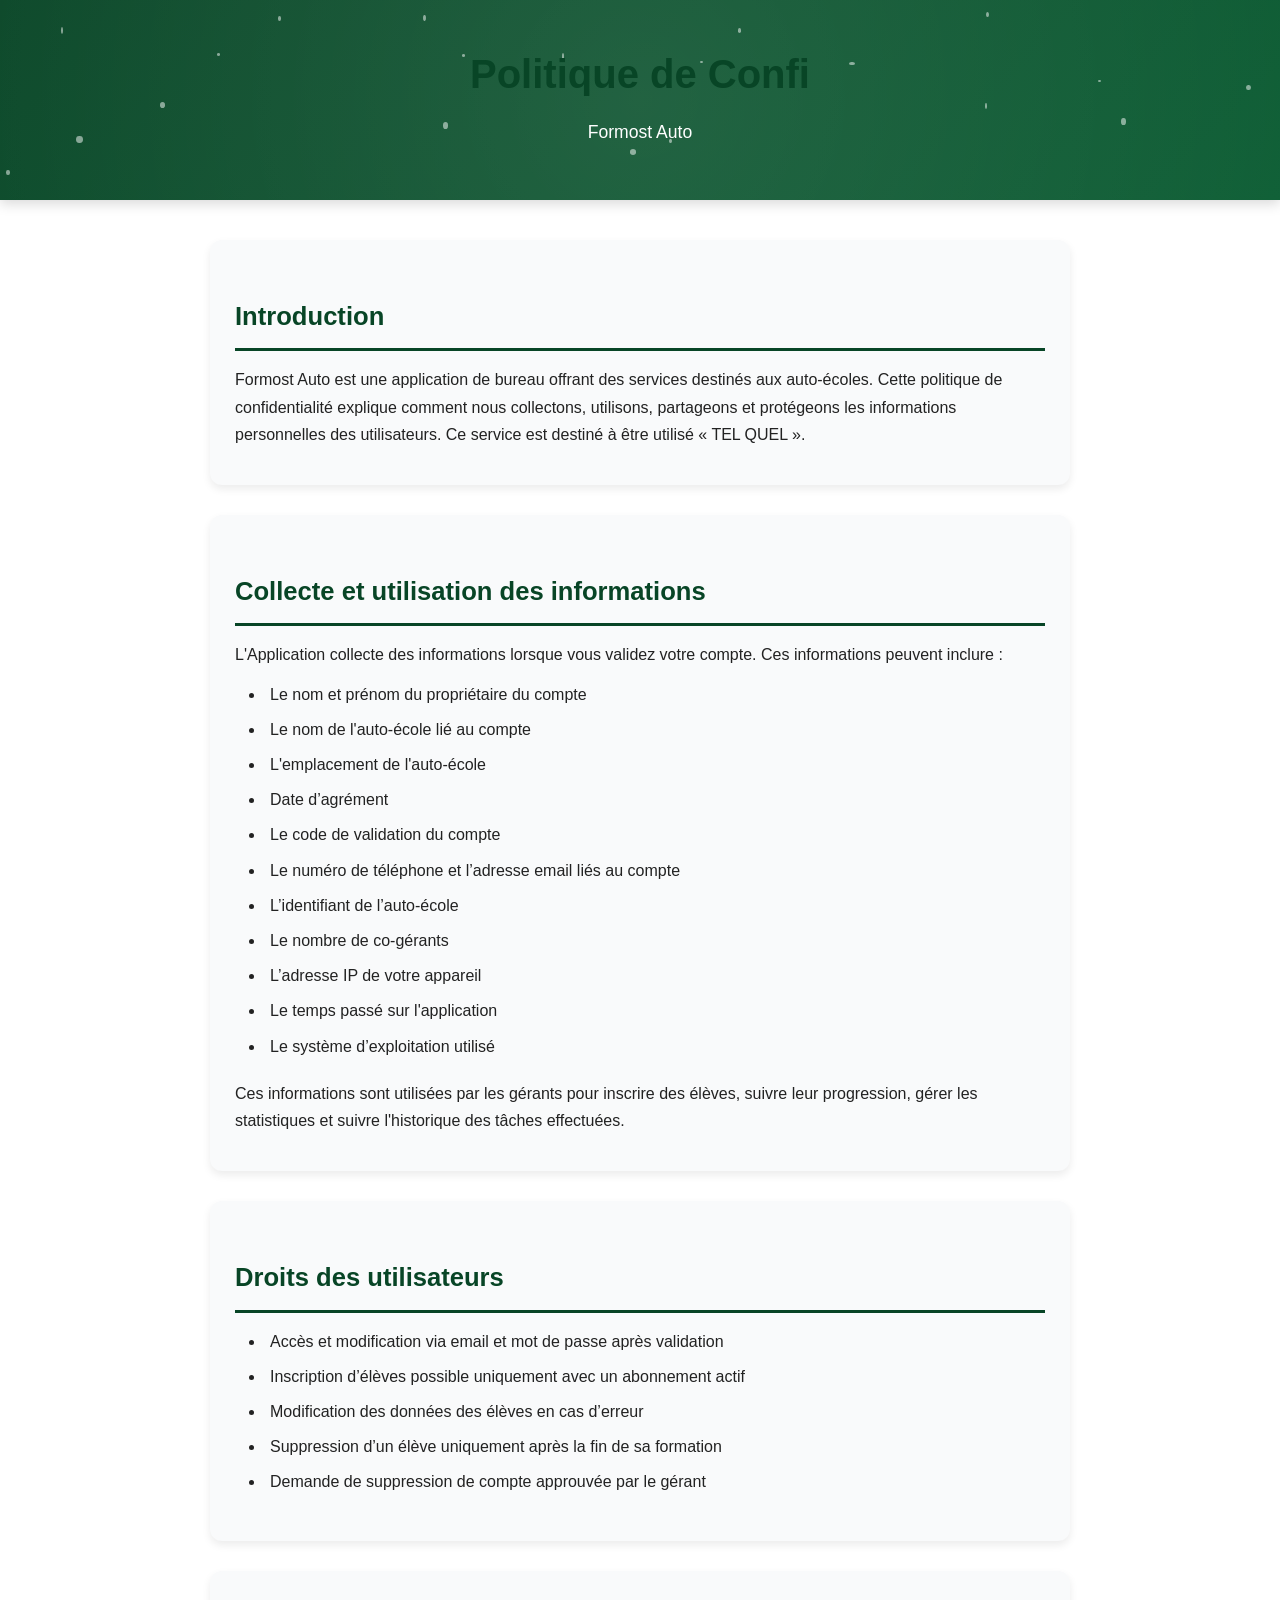
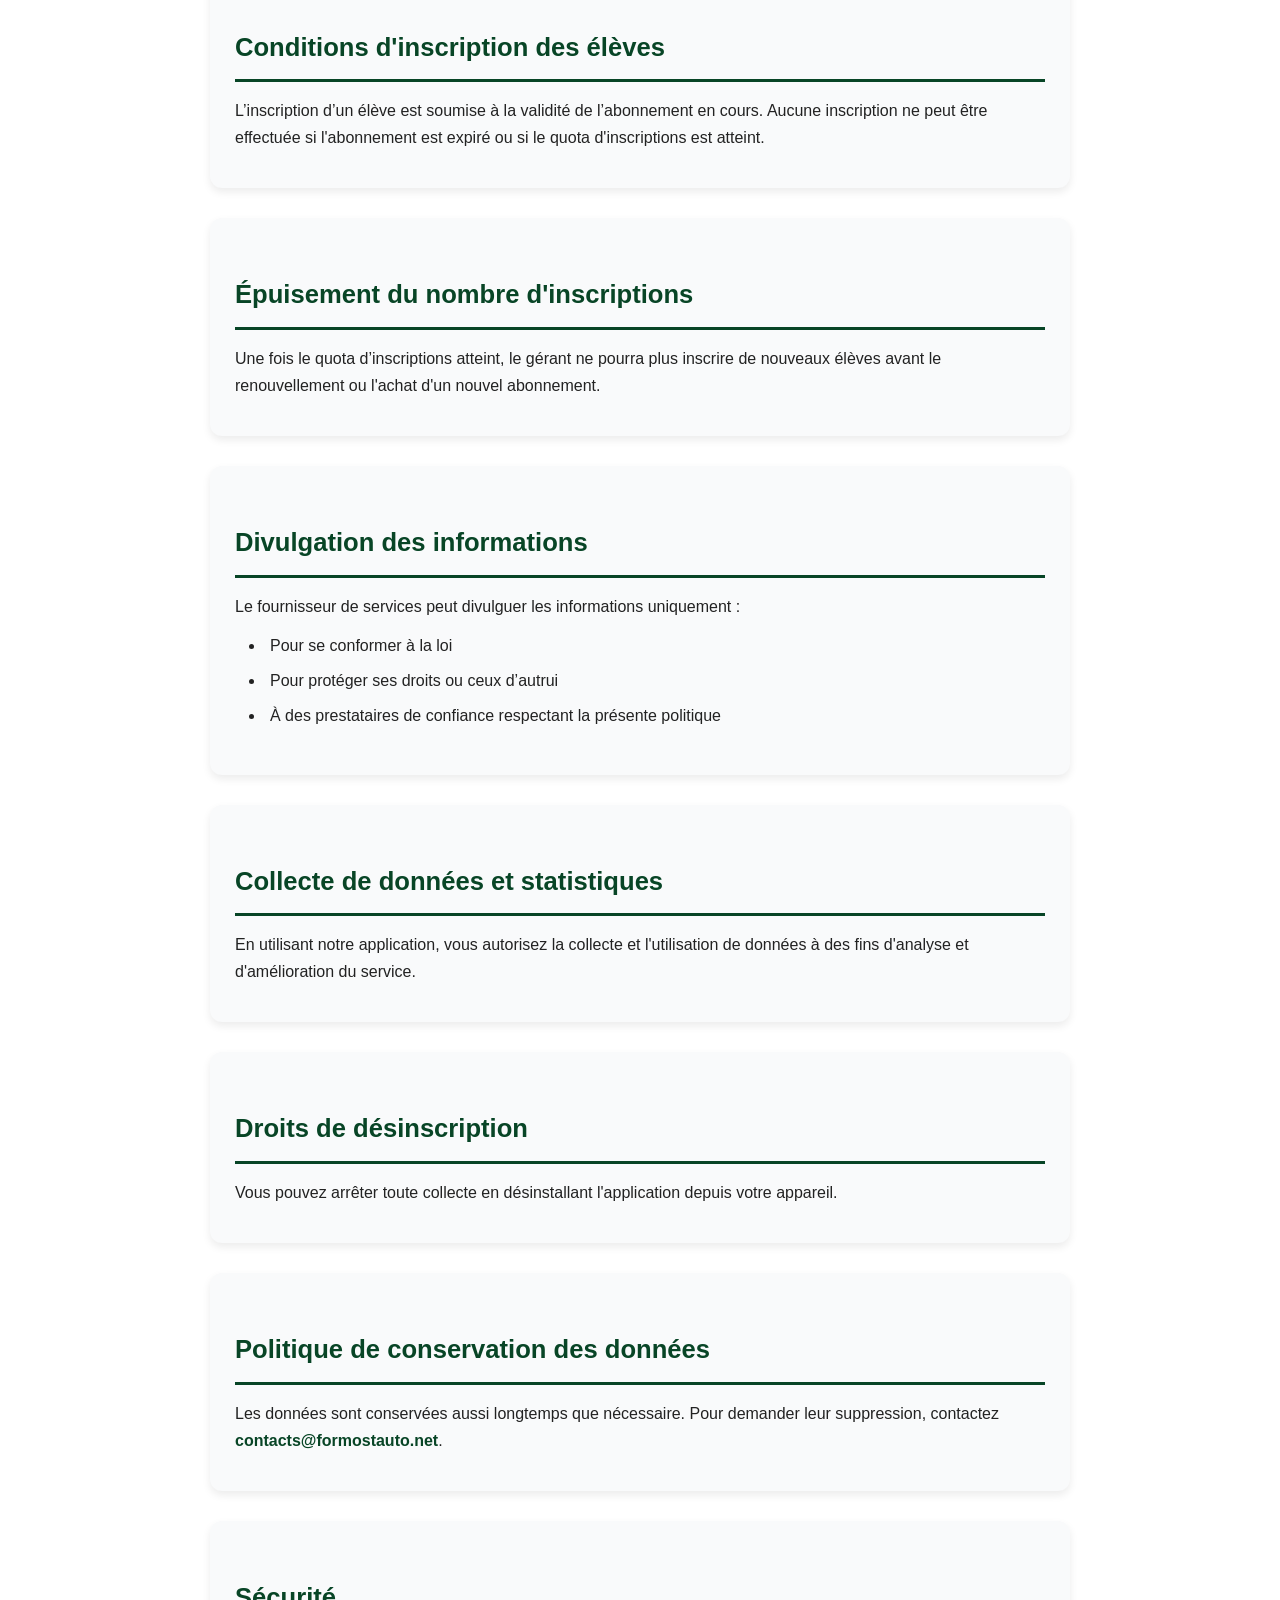
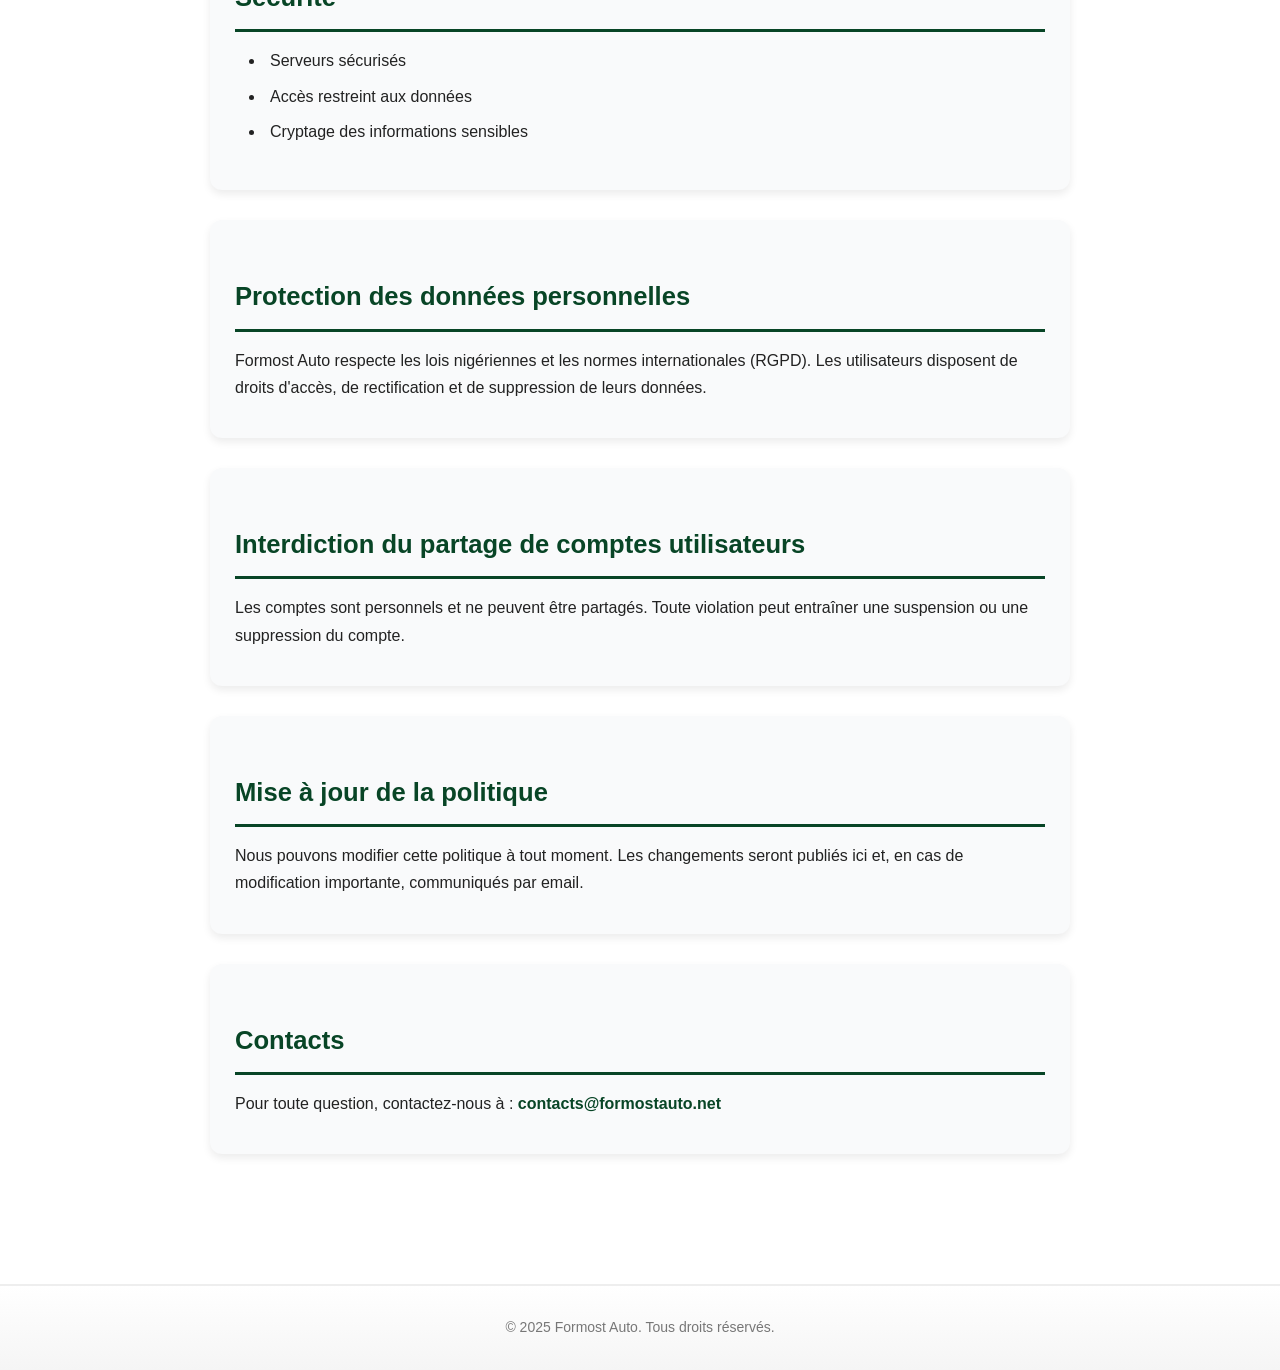
==== privacy_auto.html @ 69a6fc86 "ModifBachir, rajout index.html et animation" ====
<!DOCTYPE html>
<html lang="fr">
<head>
  <meta charset="UTF-8" />
  <meta name="viewport" content="width=device-width, initial-scale=1.0" />
  <title>Politique de Confidentialité - Formost Auto</title>
  <link rel="stylesheet" href="css/common.css" />
</head>
<body>
  <header>
    <h1>Politique de Confidentialité</h1>
    <p>Formost Auto</p>
  </header>

  <main>
    <section>
      <h2>Introduction</h2>
      <p>
        Formost Auto est une application de bureau offrant des services destinés aux auto-écoles. 
        Cette politique de confidentialité explique comment nous collectons, utilisons, partageons 
        et protégeons les informations personnelles des utilisateurs. Ce service est destiné à être utilisé « TEL QUEL ».
      </p>
    </section>

    <section>
      <h2>Collecte et utilisation des informations</h2>
    <p>L'Application collecte des informations lorsque vous validez votre compte. Ces informations peuvent inclure :</p>
    <ul>
      <li>Le nom et prénom du propriétaire du compte</li>
      <li>Le nom de l'auto-école lié au compte</li>
      <li>L'emplacement de l'auto-école</li>
      <li>Date d’agrément</li>
      <li>Le code de validation du compte</li>
      <li>Le numéro de téléphone et l’adresse email liés au compte</li>
      <li>L’identifiant de l’auto-école</li>
      <li>Le nombre de co-gérants</li>
      <li>L’adresse IP de votre appareil</li>
      <li>Le temps passé sur l'application</li>
      <li>Le système d’exploitation utilisé</li>
    </ul>
    <p>
      Ces informations sont utilisées par les gérants pour inscrire des élèves, suivre leur progression, 
      gérer les statistiques et suivre l'historique des tâches effectuées.
    </p>
    </section>

    <section>
      <h2>Droits des utilisateurs</h2>
    <ul>
      <li>Accès et modification via email et mot de passe après validation</li>
      <li>Inscription d’élèves possible uniquement avec un abonnement actif</li>
      <li>Modification des données des élèves en cas d’erreur</li>
      <li>Suppression d’un élève uniquement après la fin de sa formation</li>
      <li>Demande de suppression de compte approuvée par le gérant</li>
    </ul>
    </section>

    <section>
      <h2>Conditions d'inscription des élèves</h2>
    <p>
      L’inscription d’un élève est soumise à la validité de l’abonnement en cours. 
      Aucune inscription ne peut être effectuée si l'abonnement est expiré ou si le quota d'inscriptions est atteint.
    </p>
    </section>

    <section>
      <h2>Épuisement du nombre d'inscriptions</h2>
    <p>
      Une fois le quota d’inscriptions atteint, le gérant ne pourra plus inscrire de nouveaux élèves 
      avant le renouvellement ou l'achat d'un nouvel abonnement.
    </p>
    </section>

    <section>
      <h2>Divulgation des informations</h2>
    <p>
      Le fournisseur de services peut divulguer les informations uniquement :
    </p>
    <ul>
      <li>Pour se conformer à la loi</li>
      <li>Pour protéger ses droits ou ceux d’autrui</li>
      <li>À des prestataires de confiance respectant la présente politique</li>
    </ul>
    </section>

    <section>
      <h2>Collecte de données et statistiques</h2>
    <p>
      En utilisant notre application, vous autorisez la collecte et l'utilisation de données 
      à des fins d'analyse et d'amélioration du service.
    </p>
    </section>

    <section>
      <h2>Droits de désinscription</h2>
    <p>
      Vous pouvez arrêter toute collecte en désinstallant l'application depuis votre appareil.
    </p>
    </section>

    <section>
      <h2>Politique de conservation des données</h2>
    <p>
      Les données sont conservées aussi longtemps que nécessaire. Pour demander leur suppression, 
      contactez <a href="mailto:contacts@formostauto.net">contacts@formostauto.net</a>.
    </p>
    </section>

    <section>
      <h2>Sécurité</h2>
    <ul>
      <li>Serveurs sécurisés</li>
      <li>Accès restreint aux données</li>
      <li>Cryptage des informations sensibles</li>
    </ul>
    </section>

    <section>
      <h2>Protection des données personnelles</h2>
    <p>
      Formost Auto respecte les lois nigériennes et les normes internationales (RGPD). 
      Les utilisateurs disposent de droits d'accès, de rectification et de suppression de leurs données.
    </p>
    </section>

    <section>
      <h2>Interdiction du partage de comptes utilisateurs</h2>
    <p>
      Les comptes sont personnels et ne peuvent être partagés. Toute violation peut entraîner une suspension 
      ou une suppression du compte.
    </p>
    </section>

    <section>
      <h2>Mise à jour de la politique</h2>
    <p>
      Nous pouvons modifier cette politique à tout moment. Les changements seront publiés ici et, 
      en cas de modification importante, communiqués par email.
    </p>
    </section>

    <section>
      <h2>Contacts</h2>
    <p>
      Pour toute question, contactez-nous à : <a href="mailto:contacts@formostauto.net">contacts@formostauto.net</a>
    </p>
    </section>
  </main>

  <footer>
    &copy; 2025 Formost Auto. Tous droits réservés.
  </footer>

  <script src="js/animations.js"></script>
</body>
</html>
---- css/common.css ----
/* Styles communs pour toutes les pages */
* {
  margin: 0;
  padding: 0;
  box-sizing: border-box;
}

body {
  font-family: "Segoe UI", Tahoma, Geneva, Verdana, sans-serif;
  line-height: 1.7;
  color: #222;
  background-color: #ffffff;
  overflow-x: hidden;
}

/* Header */
header {
  background: linear-gradient(135deg, #084526 0%, #0a5c32 100%);
  color: white;
  text-align: center;
  padding: 40px 15px;
  box-shadow: 0 4px 12px rgba(0, 0, 0, 0.15);
  position: relative;
  overflow: hidden;
}

header::before {
  content: '';
  position: absolute;
  top: -50%;
  left: -50%;
  width: 200%;
  height: 200%;
  background: radial-gradient(circle, rgba(255,255,255,0.1) 0%, transparent 70%);
  animation: headerPulse 8s infinite;
}

@keyframes headerPulse {
  0%, 100% { transform: translate(0, 0); }
  50% { transform: translate(10px, 10px); }
}

header h1 {
  font-size: 2.5em;
  margin-bottom: 10px;
  position: relative;
  z-index: 1;
  animation: slideDown 0.8s ease-out;
}

header p {
  font-size: 1.1em;
  position: relative;
  z-index: 1;
  animation: slideDown 0.8s ease-out 0.2s backwards;
}

@keyframes slideDown {
  from {
    opacity: 0;
    transform: translateY(-30px);
  }
  to {
    opacity: 1;
    transform: translateY(0);
  }
}

/* Main content */
main {
  padding: 40px 20px;
  max-width: 900px;
  margin: auto;
  animation: fadeIn 1s ease-out;
}

@keyframes fadeIn {
  from { opacity: 0; }
  to { opacity: 1; }
}

/* Headings */
h1, h2 {
  color: #084526;
}

h1 {
  text-align: center;
  margin-bottom: 30px;
  font-size: 2.2em;
}

h2 {
  margin-top: 30px;
  margin-bottom: 15px;
  font-size: 1.6em;
  padding-bottom: 10px;
  border-bottom: 3px solid #084526;
  position: relative;
  animation: slideInLeft 0.6s ease-out;
}

@keyframes slideInLeft {
  from {
    opacity: 0;
    transform: translateX(-50px);
  }
  to {
    opacity: 1;
    transform: translateX(0);
  }
}

h2::after {
  content: '';
  position: absolute;
  bottom: -3px;
  left: 0;
  width: 0;
  height: 3px;
  background: linear-gradient(90deg, #0a5c32, #084526);
  transition: width 0.8s ease;
}

h2:hover::after {
  width: 100%;
}

/* Paragraphs and lists */
p, li {
  font-size: 16px;
  margin-bottom: 12px;
  animation: fadeInUp 0.8s ease-out;
}

@keyframes fadeInUp {
  from {
    opacity: 0;
    transform: translateY(20px);
  }
  to {
    opacity: 1;
    transform: translateY(0);
  }
}

ul {
  margin-left: 30px;
  margin-bottom: 20px;
}

li {
  margin-bottom: 8px;
  padding-left: 5px;
  transition: transform 0.3s ease, color 0.3s ease;
}

li:hover {
  transform: translateX(10px);
  color: #0a5c32;
}

/* Links */
a {
  color: #084526;
  text-decoration: none;
  font-weight: 600;
  position: relative;
  transition: color 0.3s ease;
}

a::after {
  content: '';
  position: absolute;
  bottom: -2px;
  left: 0;
  width: 0;
  height: 2px;
  background-color: #0a5c32;
  transition: width 0.3s ease;
}

a:hover {
  color: #0a5c32;
}

a:hover::after {
  width: 100%;
}

/* Sections */
section {
  margin-bottom: 30px;
  background: #f9fafb;
  padding: 25px;
  border-radius: 12px;
  box-shadow: 0 4px 8px rgba(0, 0, 0, 0.08);
  transition: transform 0.3s ease, box-shadow 0.3s ease;
  animation: scaleIn 0.6s ease-out;
}

@keyframes scaleIn {
  from {
    opacity: 0;
    transform: scale(0.9);
  }
  to {
    opacity: 1;
    transform: scale(1);
  }
}

section:hover {
  transform: translateY(-5px);
  box-shadow: 0 8px 16px rgba(0, 0, 0, 0.15);
}

/* Footer */
footer {
  text-align: center;
  font-size: 14px;
  padding: 30px 20px;
  color: #777;
  border-top: 2px solid #eee;
  margin-top: 60px;
  background: linear-gradient(to top, #f5f5f5, #ffffff);
  animation: slideUp 0.8s ease-out;
}

@keyframes slideUp {
  from {
    opacity: 0;
    transform: translateY(30px);
  }
  to {
    opacity: 1;
    transform: translateY(0);
  }
}

/* Scroll animations */
.fade-in-on-scroll {
  opacity: 0;
  transform: translateY(30px);
  transition: opacity 0.8s ease, transform 0.8s ease;
}

.fade-in-on-scroll.visible {
  opacity: 1;
  transform: translateY(0);
}

/* Responsive */
@media (max-width: 768px) {
  header h1 {
    font-size: 1.8em;
  }
  
  h2 {
    font-size: 1.3em;
  }
  
  main {
    padding: 20px 15px;
  }
  
  section {
    padding: 20px;
  }
}
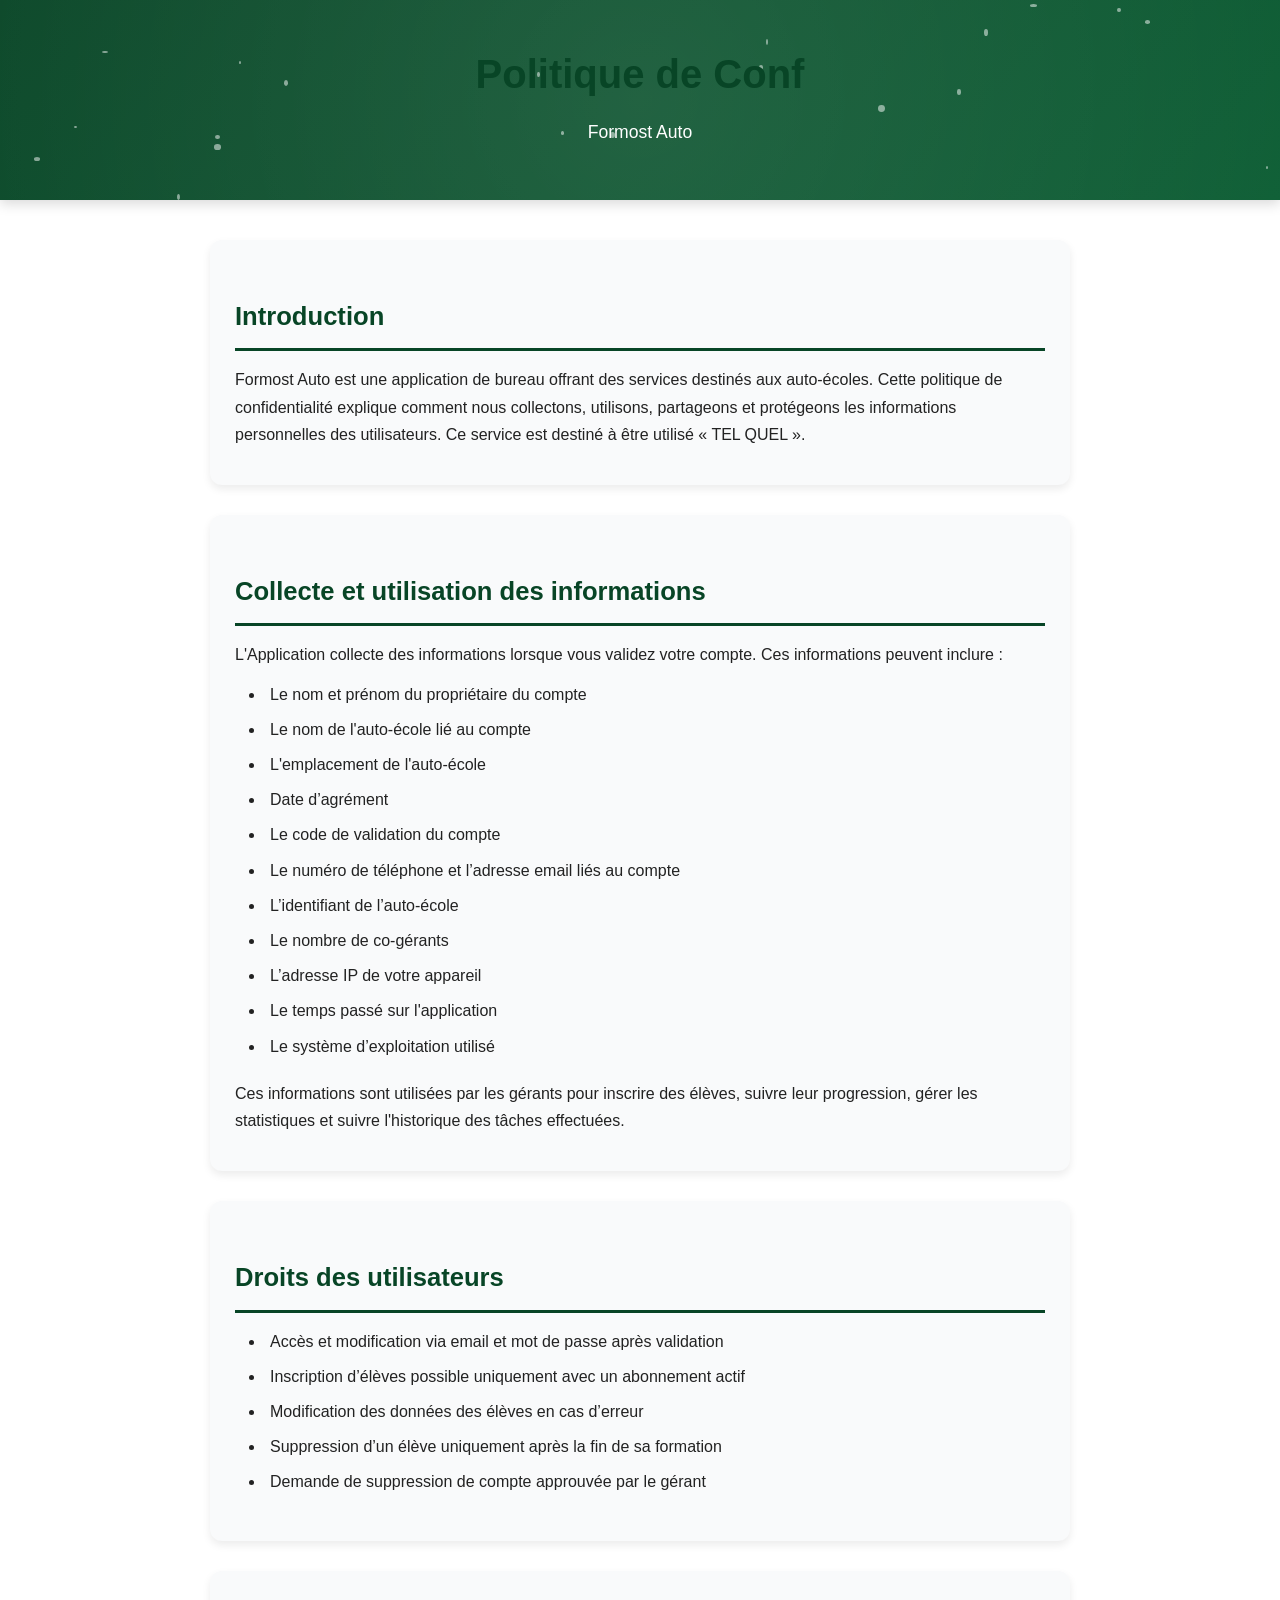
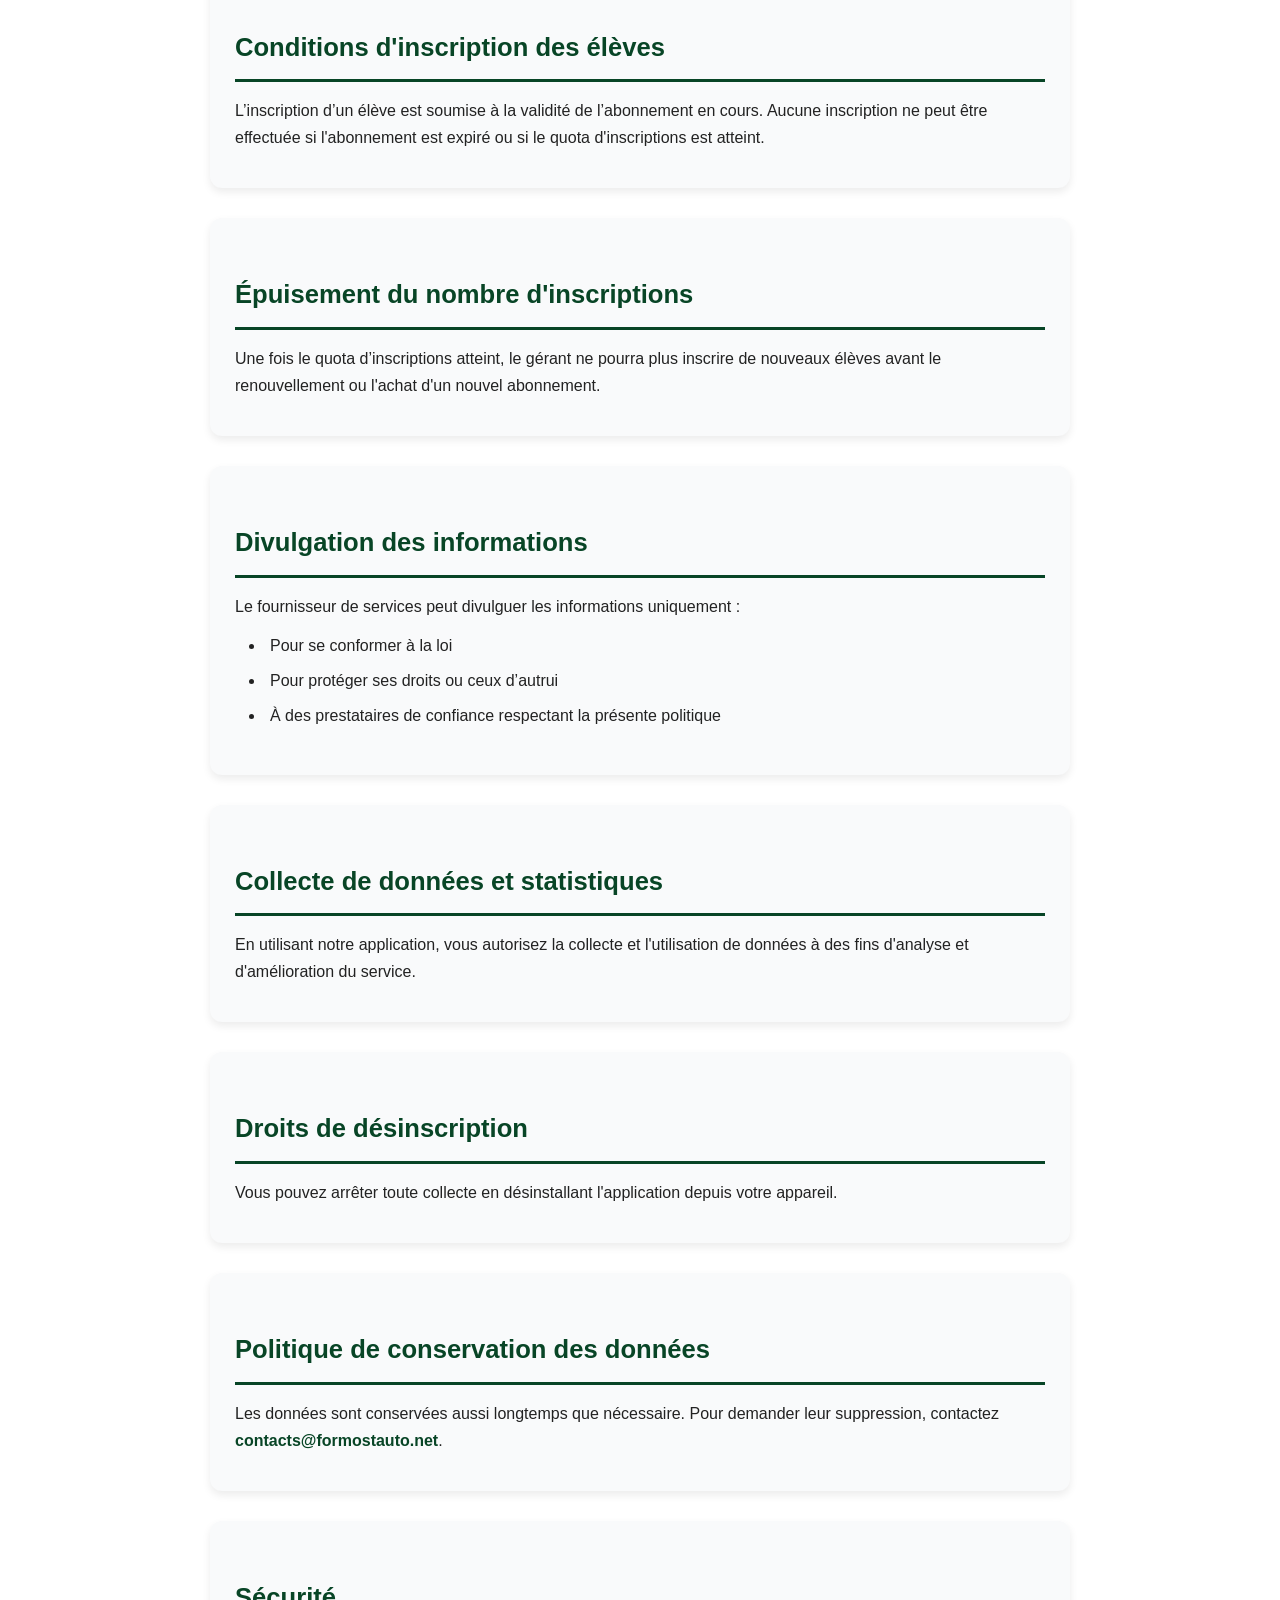
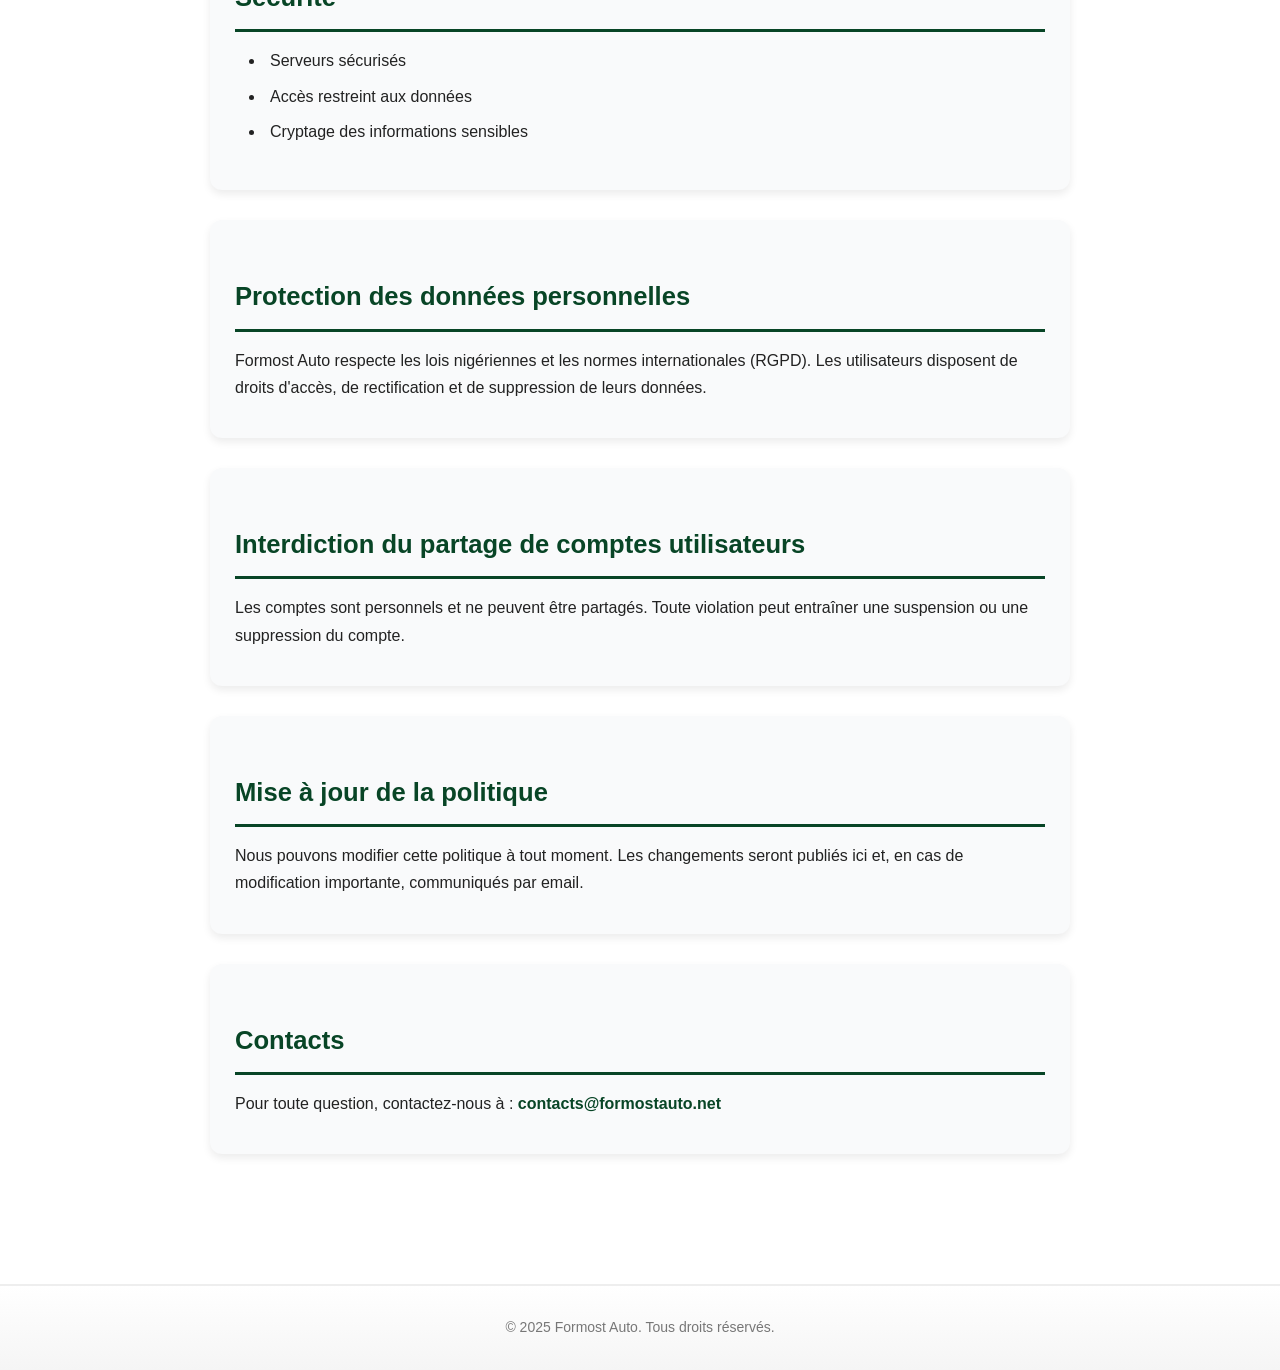
==== commit 3ef98de5: "tese" ====
--- a/privacy_auto.html
+++ b/privacy_auto.html
@@ -1,156 +1,178 @@
 <!DOCTYPE html>
 <html lang="fr">
-<head>
-  <meta charset="UTF-8" />
-  <meta name="viewport" content="width=device-width, initial-scale=1.0" />
-  <title>Politique de Confidentialité - Formost Auto</title>
-  <link rel="stylesheet" href="css/common.css" />
-</head>
-<body>
-  <header>
-    <h1>Politique de Confidentialité</h1>
-    <p>Formost Auto</p>
-  </header>
+  <head>
+    <meta charset="UTF-8" />
+    <meta name="viewport" content="width=device-width, initial-scale=1.0" />
+    <title>Politique de Confidentialité - Formost Auto</title>
+    <link rel="stylesheet" href="css/common.css" />
+  </head>
+  <body>
+    <header>
+      <h1>Politique de Confidentialité</h1>
+      <p>Formost Auto</p>
+    </header>
 
-  <main>
-    <section>
-      <h2>Introduction</h2>
-      <p>
-        Formost Auto est une application de bureau offrant des services destinés aux auto-écoles. 
-        Cette politique de confidentialité explique comment nous collectons, utilisons, partageons 
-        et protégeons les informations personnelles des utilisateurs. Ce service est destiné à être utilisé « TEL QUEL ».
-      </p>
-    </section>
+    <main>
+      <section>
+        <h2>Introduction</h2>
+        <p>
+          Formost Auto est une application de bureau offrant des services
+          destinés aux auto-écoles. Cette politique de confidentialité explique
+          comment nous collectons, utilisons, partageons et protégeons les
+          informations personnelles des utilisateurs. Ce service est destiné à
+          être utilisé « TEL QUEL ».
+        </p>
+      </section>
 
-    <section>
-      <h2>Collecte et utilisation des informations</h2>
-    <p>L'Application collecte des informations lorsque vous validez votre compte. Ces informations peuvent inclure :</p>
-    <ul>
-      <li>Le nom et prénom du propriétaire du compte</li>
-      <li>Le nom de l'auto-école lié au compte</li>
-      <li>L'emplacement de l'auto-école</li>
-      <li>Date d’agrément</li>
-      <li>Le code de validation du compte</li>
-      <li>Le numéro de téléphone et l’adresse email liés au compte</li>
-      <li>L’identifiant de l’auto-école</li>
-      <li>Le nombre de co-gérants</li>
-      <li>L’adresse IP de votre appareil</li>
-      <li>Le temps passé sur l'application</li>
-      <li>Le système d’exploitation utilisé</li>
-    </ul>
-    <p>
-      Ces informations sont utilisées par les gérants pour inscrire des élèves, suivre leur progression, 
-      gérer les statistiques et suivre l'historique des tâches effectuées.
-    </p>
-    </section>
+      <section>
+        <h2>Collecte et utilisation des informations</h2>
+        <p>
+          L'Application collecte des informations lorsque vous validez votre
+          compte. Ces informations peuvent inclure :
+        </p>
+        <ul>
+          <li>Le nom et prénom du propriétaire du compte</li>
+          <li>Le nom de l'auto-école lié au compte</li>
+          <li>L'emplacement de l'auto-école</li>
+          <li>Date d’agrément</li>
+          <li>Le code de validation du compte</li>
+          <li>Le numéro de téléphone et l’adresse email liés au compte</li>
+          <li>L’identifiant de l’auto-école</li>
+          <li>Le nombre de co-gérants</li>
+          <li>L’adresse IP de votre appareil</li>
+          <li>Le temps passé sur l'application</li>
+          <li>Le système d’exploitation utilisé</li>
+        </ul>
+        <p>
+          Ces informations sont utilisées par les gérants pour inscrire des
+          élèves, suivre leur progression, gérer les statistiques et suivre
+          l'historique des tâches effectuées.
+        </p>
+      </section>
 
-    <section>
-      <h2>Droits des utilisateurs</h2>
-    <ul>
-      <li>Accès et modification via email et mot de passe après validation</li>
-      <li>Inscription d’élèves possible uniquement avec un abonnement actif</li>
-      <li>Modification des données des élèves en cas d’erreur</li>
-      <li>Suppression d’un élève uniquement après la fin de sa formation</li>
-      <li>Demande de suppression de compte approuvée par le gérant</li>
-    </ul>
-    </section>
+      <section>
+        <h2>Droits des utilisateurs</h2>
+        <ul>
+          <li>
+            Accès et modification via email et mot de passe après validation
+          </li>
+          <li>
+            Inscription d’élèves possible uniquement avec un abonnement actif
+          </li>
+          <li>Modification des données des élèves en cas d’erreur</li>
+          <li>
+            Suppression d’un élève uniquement après la fin de sa formation
+          </li>
+          <li>Demande de suppression de compte approuvée par le gérant</li>
+        </ul>
+      </section>
 
-    <section>
-      <h2>Conditions d'inscription des élèves</h2>
-    <p>
-      L’inscription d’un élève est soumise à la validité de l’abonnement en cours. 
-      Aucune inscription ne peut être effectuée si l'abonnement est expiré ou si le quota d'inscriptions est atteint.
-    </p>
-    </section>
+      <section>
+        <h2>Conditions d'inscription des élèves</h2>
+        <p>
+          L’inscription d’un élève est soumise à la validité de l’abonnement en
+          cours. Aucune inscription ne peut être effectuée si l'abonnement est
+          expiré ou si le quota d'inscriptions est atteint.
+        </p>
+      </section>
 
-    <section>
-      <h2>Épuisement du nombre d'inscriptions</h2>
-    <p>
-      Une fois le quota d’inscriptions atteint, le gérant ne pourra plus inscrire de nouveaux élèves 
-      avant le renouvellement ou l'achat d'un nouvel abonnement.
-    </p>
-    </section>
+      <section>
+        <h2>Épuisement du nombre d'inscriptions</h2>
+        <p>
+          Une fois le quota d’inscriptions atteint, le gérant ne pourra plus
+          inscrire de nouveaux élèves avant le renouvellement ou l'achat d'un
+          nouvel abonnement.
+        </p>
+      </section>
 
-    <section>
-      <h2>Divulgation des informations</h2>
-    <p>
-      Le fournisseur de services peut divulguer les informations uniquement :
-    </p>
-    <ul>
-      <li>Pour se conformer à la loi</li>
-      <li>Pour protéger ses droits ou ceux d’autrui</li>
-      <li>À des prestataires de confiance respectant la présente politique</li>
-    </ul>
-    </section>
+      <section>
+        <h2>Divulgation des informations</h2>
+        <p>
+          Le fournisseur de services peut divulguer les informations uniquement
+          :
+        </p>
+        <ul>
+          <li>Pour se conformer à la loi</li>
+          <li>Pour protéger ses droits ou ceux d’autrui</li>
+          <li>
+            À des prestataires de confiance respectant la présente politique
+          </li>
+        </ul>
+      </section>
 
-    <section>
-      <h2>Collecte de données et statistiques</h2>
-    <p>
-      En utilisant notre application, vous autorisez la collecte et l'utilisation de données 
-      à des fins d'analyse et d'amélioration du service.
-    </p>
-    </section>
+      <section>
+        <h2>Collecte de données et statistiques</h2>
+        <p>
+          En utilisant notre application, vous autorisez la collecte et
+          l'utilisation de données à des fins d'analyse et d'amélioration du
+          service.
+        </p>
+      </section>
 
-    <section>
-      <h2>Droits de désinscription</h2>
-    <p>
-      Vous pouvez arrêter toute collecte en désinstallant l'application depuis votre appareil.
-    </p>
-    </section>
+      <section>
+        <h2>Droits de désinscription</h2>
+        <p>
+          Vous pouvez arrêter toute collecte en désinstallant l'application
+          depuis votre appareil.
+        </p>
+      </section>
 
-    <section>
-      <h2>Politique de conservation des données</h2>
-    <p>
-      Les données sont conservées aussi longtemps que nécessaire. Pour demander leur suppression, 
-      contactez <a href="mailto:contacts@formostauto.net">contacts@formostauto.net</a>.
-    </p>
-    </section>
+      <section>
+        <h2>Politique de conservation des données</h2>
+        <p>
+          Les données sont conservées aussi longtemps que nécessaire. Pour
+          demander leur suppression, contactez
+          <a href="mailto:contacts@formostauto.net">contacts@formostauto.net</a
+          >.
+        </p>
+      </section>
 
-    <section>
-      <h2>Sécurité</h2>
-    <ul>
-      <li>Serveurs sécurisés</li>
-      <li>Accès restreint aux données</li>
-      <li>Cryptage des informations sensibles</li>
-    </ul>
-    </section>
+      <section>
+        <h2>Sécurité</h2>
+        <ul>
+          <li>Serveurs sécurisés</li>
+          <li>Accès restreint aux données</li>
+          <li>Cryptage des informations sensibles</li>
+        </ul>
+      </section>
 
-    <section>
-      <h2>Protection des données personnelles</h2>
-    <p>
-      Formost Auto respecte les lois nigériennes et les normes internationales (RGPD). 
-      Les utilisateurs disposent de droits d'accès, de rectification et de suppression de leurs données.
-    </p>
-    </section>
+      <section>
+        <h2>Protection des données personnelles</h2>
+        <p>
+          Formost Auto respecte les lois nigériennes et les normes
+          internationales (RGPD). Les utilisateurs disposent de droits d'accès,
+          de rectification et de suppression de leurs données.
+        </p>
+      </section>
 
-    <section>
-      <h2>Interdiction du partage de comptes utilisateurs</h2>
-    <p>
-      Les comptes sont personnels et ne peuvent être partagés. Toute violation peut entraîner une suspension 
-      ou une suppression du compte.
-    </p>
-    </section>
+      <section>
+        <h2>Interdiction du partage de comptes utilisateurs</h2>
+        <p>
+          Les comptes sont personnels et ne peuvent être partagés. Toute
+          violation peut entraîner une suspension ou une suppression du compte.
+        </p>
+      </section>
 
-    <section>
-      <h2>Mise à jour de la politique</h2>
-    <p>
-      Nous pouvons modifier cette politique à tout moment. Les changements seront publiés ici et, 
-      en cas de modification importante, communiqués par email.
-    </p>
-    </section>
+      <section>
+        <h2>Mise à jour de la politique</h2>
+        <p>
+          Nous pouvons modifier cette politique à tout moment. Les changements
+          seront publiés ici et, en cas de modification importante, communiqués
+          par email.
+        </p>
+      </section>
 
-    <section>
-      <h2>Contacts</h2>
-    <p>
-      Pour toute question, contactez-nous à : <a href="mailto:contacts@formostauto.net">contacts@formostauto.net</a>
-    </p>
-    </section>
-  </main>
+      <section>
+        <h2>Contacts</h2>
+        <p>
+          Pour toute question, contactez-nous à :
+          <a href="mailto:contacts@formostauto.net">contacts@formostauto.net</a>
+        </p>
+      </section>
+    </main>
 
-  <footer>
-    &copy; 2025 Formost Auto. Tous droits réservés.
-  </footer>
+    <footer>&copy; 2025 Formost Auto. Tous droits réservés.</footer>
 
-  <script src="js/animations.js"></script>
-</body>
+    <script src="js/animations.js"></script>
+  </body>
 </html>
--- a/css/common.css
+++ b/css/common.css
@@ -25,19 +25,28 @@
 }
 
 header::before {
-  content: '';
+  content: "";
   position: absolute;
   top: -50%;
   left: -50%;
   width: 200%;
   height: 200%;
-  background: radial-gradient(circle, rgba(255,255,255,0.1) 0%, transparent 70%);
+  background: radial-gradient(
+    circle,
+    rgba(255, 255, 255, 0.1) 0%,
+    transparent 70%
+  );
   animation: headerPulse 8s infinite;
 }
 
 @keyframes headerPulse {
-  0%, 100% { transform: translate(0, 0); }
-  50% { transform: translate(10px, 10px); }
+  0%,
+  100% {
+    transform: translate(0, 0);
+  }
+  50% {
+    transform: translate(10px, 10px);
+  }
 }
 
 header h1 {
@@ -75,12 +84,17 @@
 }
 
 @keyframes fadeIn {
-  from { opacity: 0; }
-  to { opacity: 1; }
+  from {
+    opacity: 0;
+  }
+  to {
+    opacity: 1;
+  }
 }
 
 /* Headings */
-h1, h2 {
+h1,
+h2 {
   color: #084526;
 }
 
@@ -112,7 +126,7 @@
 }
 
 h2::after {
-  content: '';
+  content: "";
   position: absolute;
   bottom: -3px;
   left: 0;
@@ -127,7 +141,8 @@
 }
 
 /* Paragraphs and lists */
-p, li {
+p,
+li {
   font-size: 16px;
   margin-bottom: 12px;
   animation: fadeInUp 0.8s ease-out;
@@ -170,7 +185,7 @@
 }
 
 a::after {
-  content: '';
+  content: "";
   position: absolute;
   bottom: -2px;
   left: 0;
@@ -255,15 +270,15 @@
   header h1 {
     font-size: 1.8em;
   }
-  
+
   h2 {
     font-size: 1.3em;
   }
-  
+
   main {
     padding: 20px 15px;
   }
-  
+
   section {
     padding: 20px;
   }
